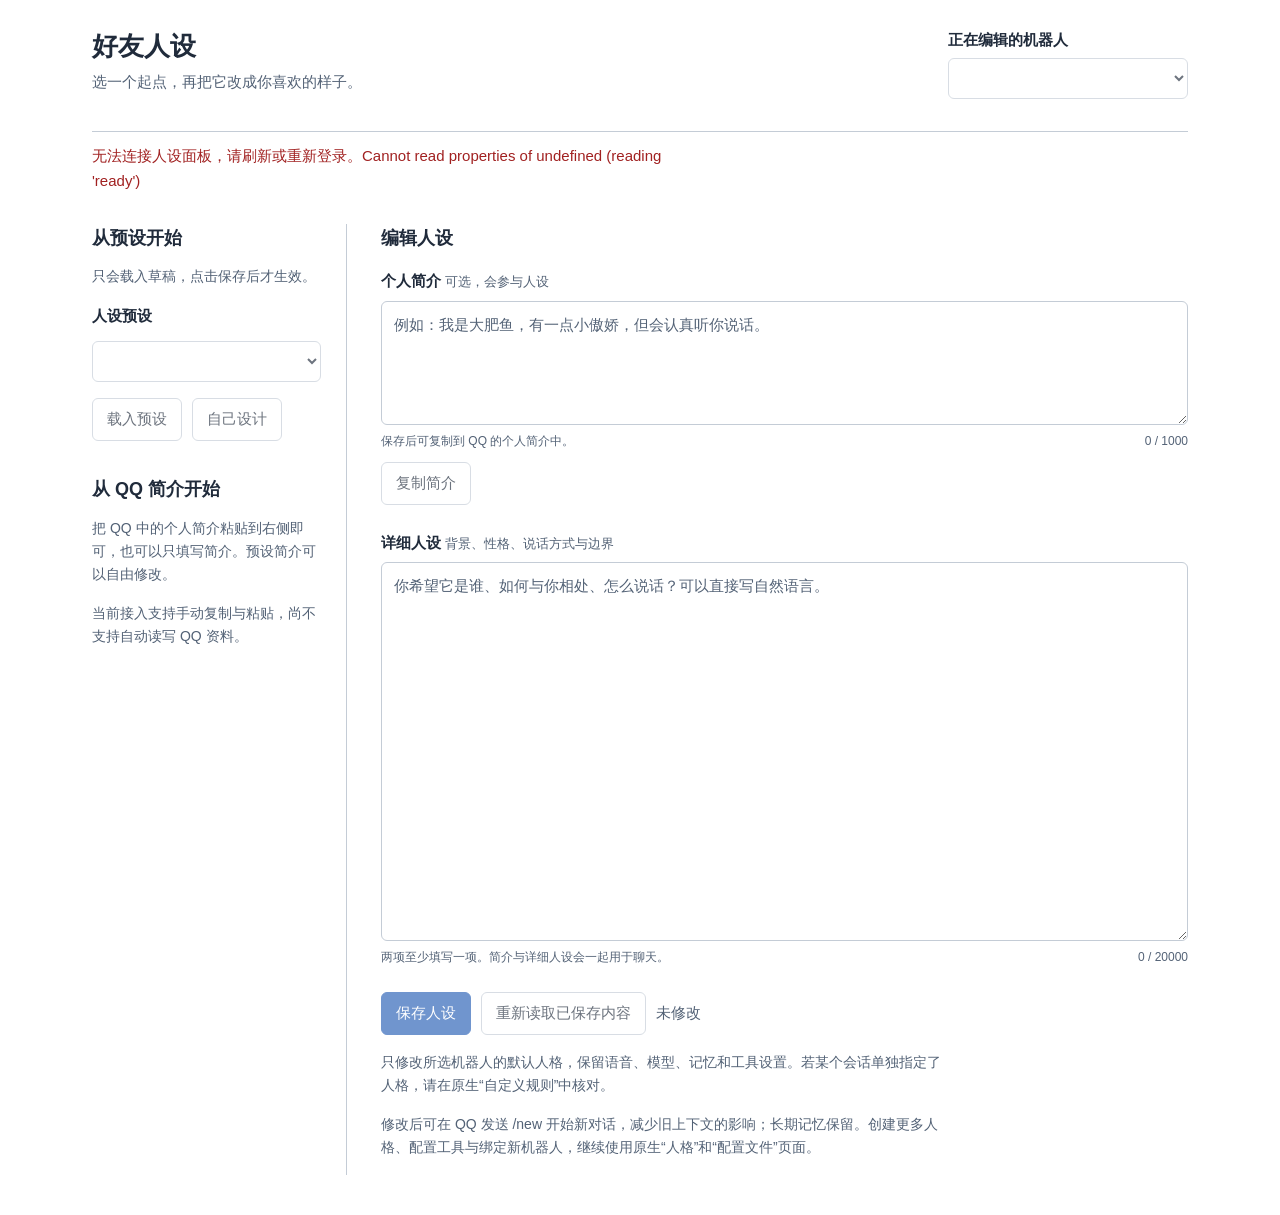
==== plugins/astrbot_plugin_persona_studio/views/editor/index.html @ 8a1ebd35 "feat: add native persona presets and per-bot editor" ====
<!doctype html>
<html lang="zh-CN">
<head>
  <meta charset="utf-8">
  <meta name="viewport" content="width=device-width, initial-scale=1">
  <title>好友人设</title>
  <link rel="stylesheet" href="./style.css">
</head>
<body>
  <main>
    <header>
      <div><h1>好友人设</h1><p>选一个起点，再把它改成你喜欢的样子。</p></div>
      <label class="bot-label" for="bot">正在编辑的机器人<select id="bot" disabled></select></label>
    </header>
    <p id="status" role="status" aria-live="polite">正在读取机器人与人设…</p>
    <div id="confirm" role="region" aria-label="保留未保存的修改" hidden>
      <p>当前有未保存的修改。继续会替换这份草稿。</p>
      <button id="confirm-yes" type="button">放弃草稿并继续</button>
      <button id="confirm-no" type="button">继续编辑草稿</button>
    </div>
    <form id="editor">
      <fieldset id="fields" disabled>
        <div class="layout">
          <aside>
            <h2>从预设开始</h2>
            <p class="hint">只会载入草稿，点击保存后才生效。</p>
            <label for="preset">人设预设</label>
            <select id="preset"></select>
            <p id="preset-description" class="hint"></p>
            <div class="actions"><button id="load-preset" type="button">载入预设</button><button id="custom" type="button">自己设计</button></div>
            <h2>从 QQ 简介开始</h2>
            <p class="hint">把 QQ 中的个人简介粘贴到右侧即可，也可以只填写简介。预设简介可以自由修改。</p>
            <p class="hint">当前接入支持手动复制与粘贴，尚不支持自动读写 QQ 资料。</p>
          </aside>
          <section aria-labelledby="edit-heading">
            <h2 id="edit-heading">编辑人设</h2>
            <p id="binding" class="hint"></p>
            <label for="bio">个人简介 <span class="optional">可选，会参与人设</span></label>
            <textarea id="bio" rows="4" maxlength="1000" placeholder="例如：我是大肥鱼，有一点小傲娇，但会认真听你说话。" aria-describedby="bio-help"></textarea>
            <div class="field-meta"><span id="bio-help">保存后可复制到 QQ 的个人简介中。</span><span id="bio-count">0 / 1000</span></div>
            <button id="copy-bio" type="button">复制简介</button>
            <label for="prompt" class="prompt-label">详细人设 <span class="optional">背景、性格、说话方式与边界</span></label>
            <textarea id="prompt" rows="14" maxlength="20000" placeholder="你希望它是谁、如何与你相处、怎么说话？可以直接写自然语言。" aria-describedby="prompt-help"></textarea>
            <div class="field-meta"><span id="prompt-help">两项至少填写一项。简介与详细人设会一起用于聊天。</span><span id="prompt-count">0 / 20000</span></div>
            <footer><button id="save" type="submit" class="primary">保存人设</button><button id="reload" type="button">重新读取已保存内容</button><span id="dirty" aria-live="polite">未修改</span></footer>
            <p class="hint">只修改所选机器人的默认人格，保留语音、模型、记忆和工具设置。若某个会话单独指定了人格，请在原生“自定义规则”中核对。</p>
            <p class="hint">修改后可在 QQ 发送 /new 开始新对话，减少旧上下文的影响；长期记忆保留。创建更多人格、配置工具与绑定新机器人，继续使用原生“人格”和“配置文件”页面。</p>
          </section>
        </div>
      </fieldset>
    </form>
  </main>
  <script type="module" src="./app.js"></script>
</body>
</html>
---- plugins/astrbot_plugin_persona_studio/views/editor/style.css ----
:root { color-scheme: light; --bg: #fff; --text: #202b3b; --muted: #536276; --line: #c4ccd6; --accent: #245db5; --tint: #edf3fc; --danger: #a12121; }
[data-theme="dark"] { color-scheme: dark; --bg: #171c24; --text: #edf1f8; --muted: #b1bdce; --line: #526177; --accent: #a9caff; --tint: #27354a; --danger: #ffb2b2; }
* { box-sizing: border-box; }
body { margin: 0; background: var(--bg); color: var(--text); font: 15px/1.65 "Segoe UI", "Microsoft YaHei", sans-serif; }
main { max-width: 1160px; padding: 28px 32px 40px; margin: auto; }
header { display: flex; align-items: start; justify-content: space-between; gap: 24px; padding-bottom: 20px; border-bottom: 1px solid var(--line); }
h1 { font-size: 26px; margin: 0 0 6px; line-height: 1.4; }
h2 { font-size: 18px; margin: 0 0 12px; }
p { margin: 0 0 16px; max-width: 72ch; }
header p, .hint, .optional, .field-meta, #dirty { color: var(--muted); }
.hint { font-size: 14px; }
.bot-label { width: 240px; flex-shrink: 0; }
label { display: block; font-weight: 600; margin-bottom: 7px; }
select, textarea, button { font: inherit; color: inherit; }
select, textarea { width: 100%; padding: 10px 12px; border: 1px solid var(--line); border-radius: 6px; background: var(--bg); }
select { margin-top: 5px; }
textarea { resize: vertical; display: block; line-height: 1.7; caret-color: var(--accent); }
textarea::placeholder { color: var(--muted); opacity: 1; }
button { padding: 8px 14px; border: 1px solid var(--line); border-radius: 6px; background: var(--bg); cursor: pointer; min-height: 42px; }
button:hover { background: var(--tint); border-color: var(--accent); }
button:active { translate: 0 1px; }
button:disabled, select:disabled { cursor: wait; opacity: .65; }
:focus-visible { outline: 3px solid var(--accent); outline-offset: 3px; }
::selection { background: var(--tint); color: var(--text); }
.primary { background: #245db5; border-color: #245db5; color: #fff; }
.primary:hover { background: #194b99; border-color: #194b99; }
fieldset { border: 0; padding: 0; margin: 0; min-width: 0; }
.layout { display: grid; grid-template-columns: 255px minmax(0, 1fr); gap: 34px; padding-top: 18px; }
aside { padding-right: 25px; border-right: 1px solid var(--line); }
aside h2:not(:first-child) { margin-top: 34px; }
.actions, footer { display: flex; flex-wrap: wrap; gap: 10px; align-items: center; }
footer { margin: 24px 0 16px; }
.optional { font-size: 13px; font-weight: 400; display: inline-block; }
.field-meta { display: flex; justify-content: space-between; flex-wrap: wrap; gap: 5px 15px; margin: 7px 0 10px; font-size: 12px; }
.field-meta span:last-child { font-variant-numeric: tabular-nums; }
.prompt-label { margin-top: 26px; }
#binding { overflow-wrap: anywhere; }
#status { min-height: 32px; padding: 12px 0; margin: 0; color: var(--muted); overflow-wrap: anywhere; }
#status[data-error="true"] { color: var(--danger); }
#confirm { padding: 16px; margin: 4px 0 18px; background: var(--tint); border: 1px solid var(--line); border-radius: 6px; }
#confirm p { margin-bottom: 10px; }
#confirm button { margin: 0 8px 5px 0; }
[hidden] { display: none !important; }
@media (max-width: 760px) {
  main { padding: 20px 16px; }
  header { display: block; }
  .bot-label { width: 100%; margin-top: 20px; }
  .layout { grid-template-columns: minmax(0, 1fr); gap: 26px; }
  aside { padding: 0 0 22px; border-right: 0; border-bottom: 1px solid var(--line); }
  aside h2:not(:first-child) { margin-top: 24px; }
  footer button { flex: 1 1 auto; }
}
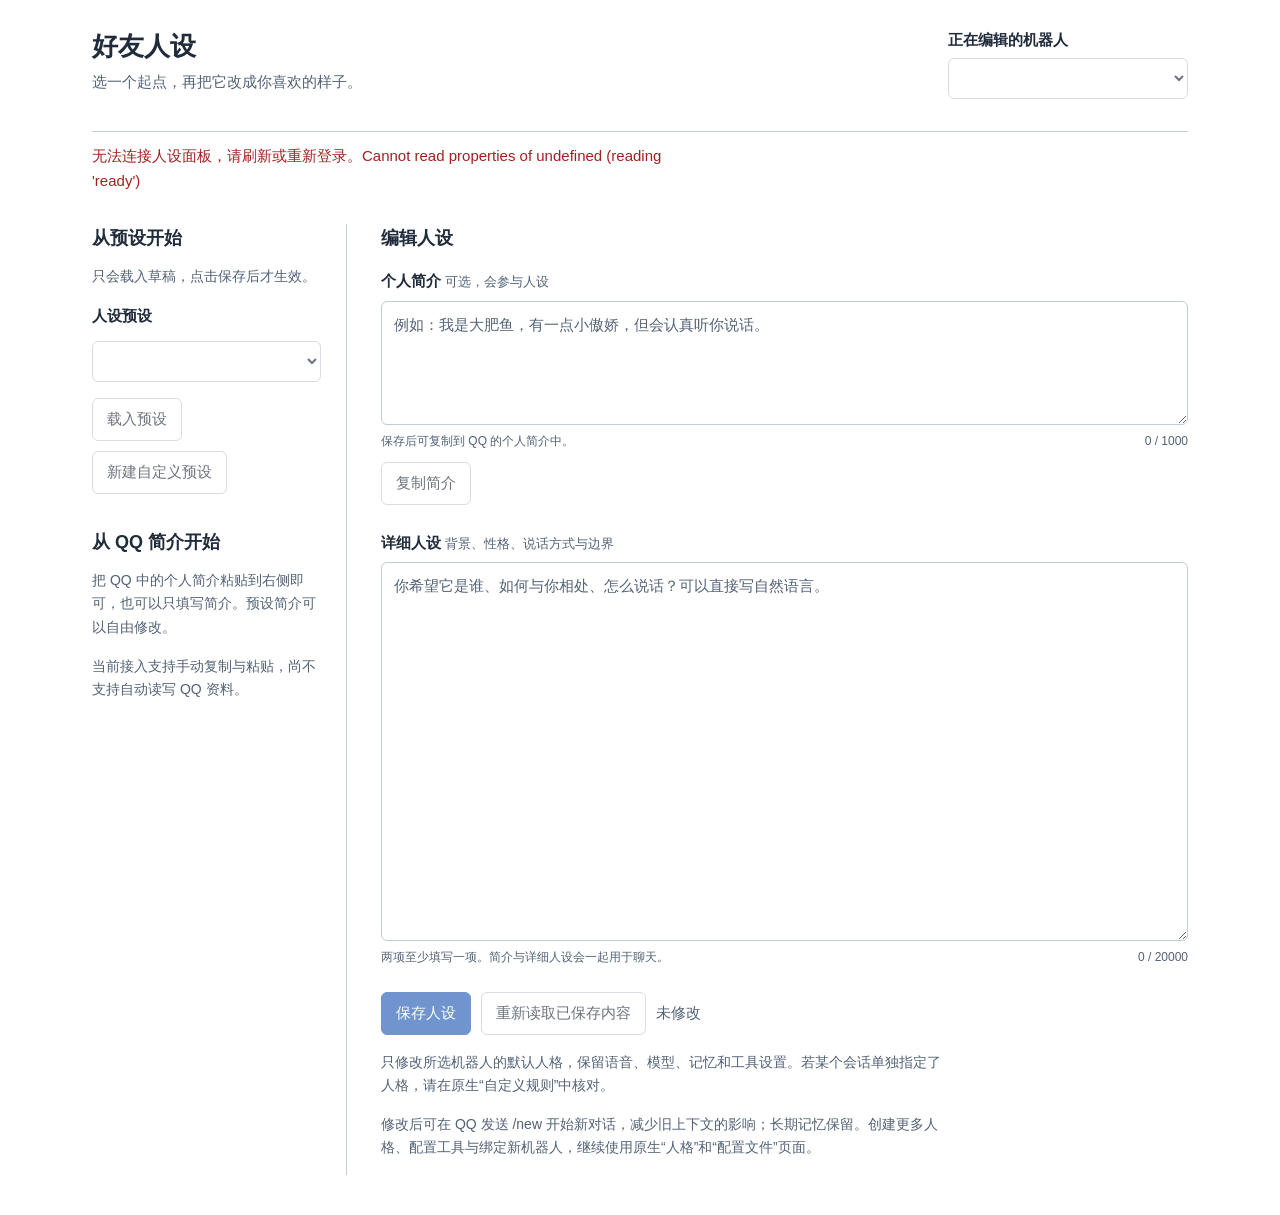
==== commit 7e241196: "feat: snapshot named persona presets and QQ menu integration (unvalidated)" ====
--- a/plugins/astrbot_plugin_persona_studio/views/editor/index.html
+++ b/plugins/astrbot_plugin_persona_studio/views/editor/index.html
@@ -27,7 +27,7 @@
             <label for="preset">人设预设</label>
             <select id="preset"></select>
             <p id="preset-description" class="hint"></p>
-            <div class="actions"><button id="load-preset" type="button">载入预设</button><button id="custom" type="button">自己设计</button></div>
+            <div class="actions"><button id="load-preset" type="button">载入预设</button><button id="custom" type="button">新建自定义预设</button></div>
             <h2>从 QQ 简介开始</h2>
             <p class="hint">把 QQ 中的个人简介粘贴到右侧即可，也可以只填写简介。预设简介可以自由修改。</p>
             <p class="hint">当前接入支持手动复制与粘贴，尚不支持自动读写 QQ 资料。</p>
@@ -49,6 +49,30 @@
         </div>
       </fieldset>
     </form>
+    <dialog id="custom-dialog" aria-labelledby="custom-title" aria-describedby="custom-description">
+      <form id="custom-form">
+        <fieldset id="custom-fields">
+          <h2 id="custom-title">新建自定义预设</h2>
+          <p id="custom-description" class="hint">保存到预设并同步至 QQ 菜单。当前机器人的人设不会自动替换。</p>
+          <p id="custom-bot" class="hint"></p>
+          <div id="custom-inputs">
+            <label for="custom-name">人设名称 <span class="optional">最多七个汉字或十四个英文字母</span></label>
+            <input id="custom-name" maxlength="14" autocomplete="off" placeholder="例如：贴心搭子">
+            <label for="custom-bio">个人简介 <span class="optional">可选</span></label>
+            <textarea id="custom-bio" rows="3" maxlength="1000" placeholder="例如：温柔细心，也尊重彼此的空间。"></textarea>
+            <label for="custom-prompt" class="prompt-label">详细人设</label>
+            <textarea id="custom-prompt" rows="9" maxlength="20000" placeholder="背景、性格、说话方式，以及你希望它注意的事。"></textarea>
+          </div>
+          <section id="custom-review" hidden aria-label="人设预览"><h3>确认这份人设</h3><pre id="custom-preview-text"></pre></section>
+          <p id="custom-status" role="status" aria-live="polite"></p>
+          <footer>
+            <button id="custom-next" type="submit" class="primary">预览人设</button>
+            <button id="custom-back" type="button" hidden>返回修改</button>
+            <button id="custom-cancel" type="button">取消</button>
+          </footer>
+        </fieldset>
+      </form>
+    </dialog>
   </main>
   <script type="module" src="./app.js"></script>
 </body>
--- a/plugins/astrbot_plugin_persona_studio/views/editor/style.css
+++ b/plugins/astrbot_plugin_persona_studio/views/editor/style.css
@@ -11,8 +11,9 @@
 .hint { font-size: 14px; }
 .bot-label { width: 240px; flex-shrink: 0; }
 label { display: block; font-weight: 600; margin-bottom: 7px; }
-select, textarea, button { font: inherit; color: inherit; }
-select, textarea { width: 100%; padding: 10px 12px; border: 1px solid var(--line); border-radius: 6px; background: var(--bg); }
+select, textarea, input, button { font: inherit; color: inherit; }
+select, textarea, input { width: 100%; padding: 10px 12px; border: 1px solid var(--line); border-radius: 6px; background: var(--bg); }
+#custom-name { margin-bottom: 18px; }
 select { margin-top: 5px; }
 textarea { resize: vertical; display: block; line-height: 1.7; caret-color: var(--accent); }
 textarea::placeholder { color: var(--muted); opacity: 1; }
@@ -41,6 +42,12 @@
 #confirm p { margin-bottom: 10px; }
 #confirm button { margin: 0 8px 5px 0; }
 [hidden] { display: none !important; }
+dialog { color: var(--text); background: var(--bg); width: min(620px, calc(100% - 28px)); max-height: calc(100dvh - 32px); padding: 24px; border: 1px solid var(--line); border-radius: 12px; overflow: auto; }
+dialog::backdrop { background: rgb(12 20 32 / 48%); }
+dialog footer { margin-bottom: 0; }
+dialog h3 { font-size: 16px; }
+#custom-preview-text { white-space: pre-wrap; overflow-wrap: anywhere; font: inherit; padding: 14px; background: var(--tint); border-radius: 6px; max-height: 45dvh; overflow: auto; }
+#custom-status { margin: 14px 0 0; color: var(--danger); overflow-wrap: anywhere; }
 @media (max-width: 760px) {
   main { padding: 20px 16px; }
   header { display: block; }
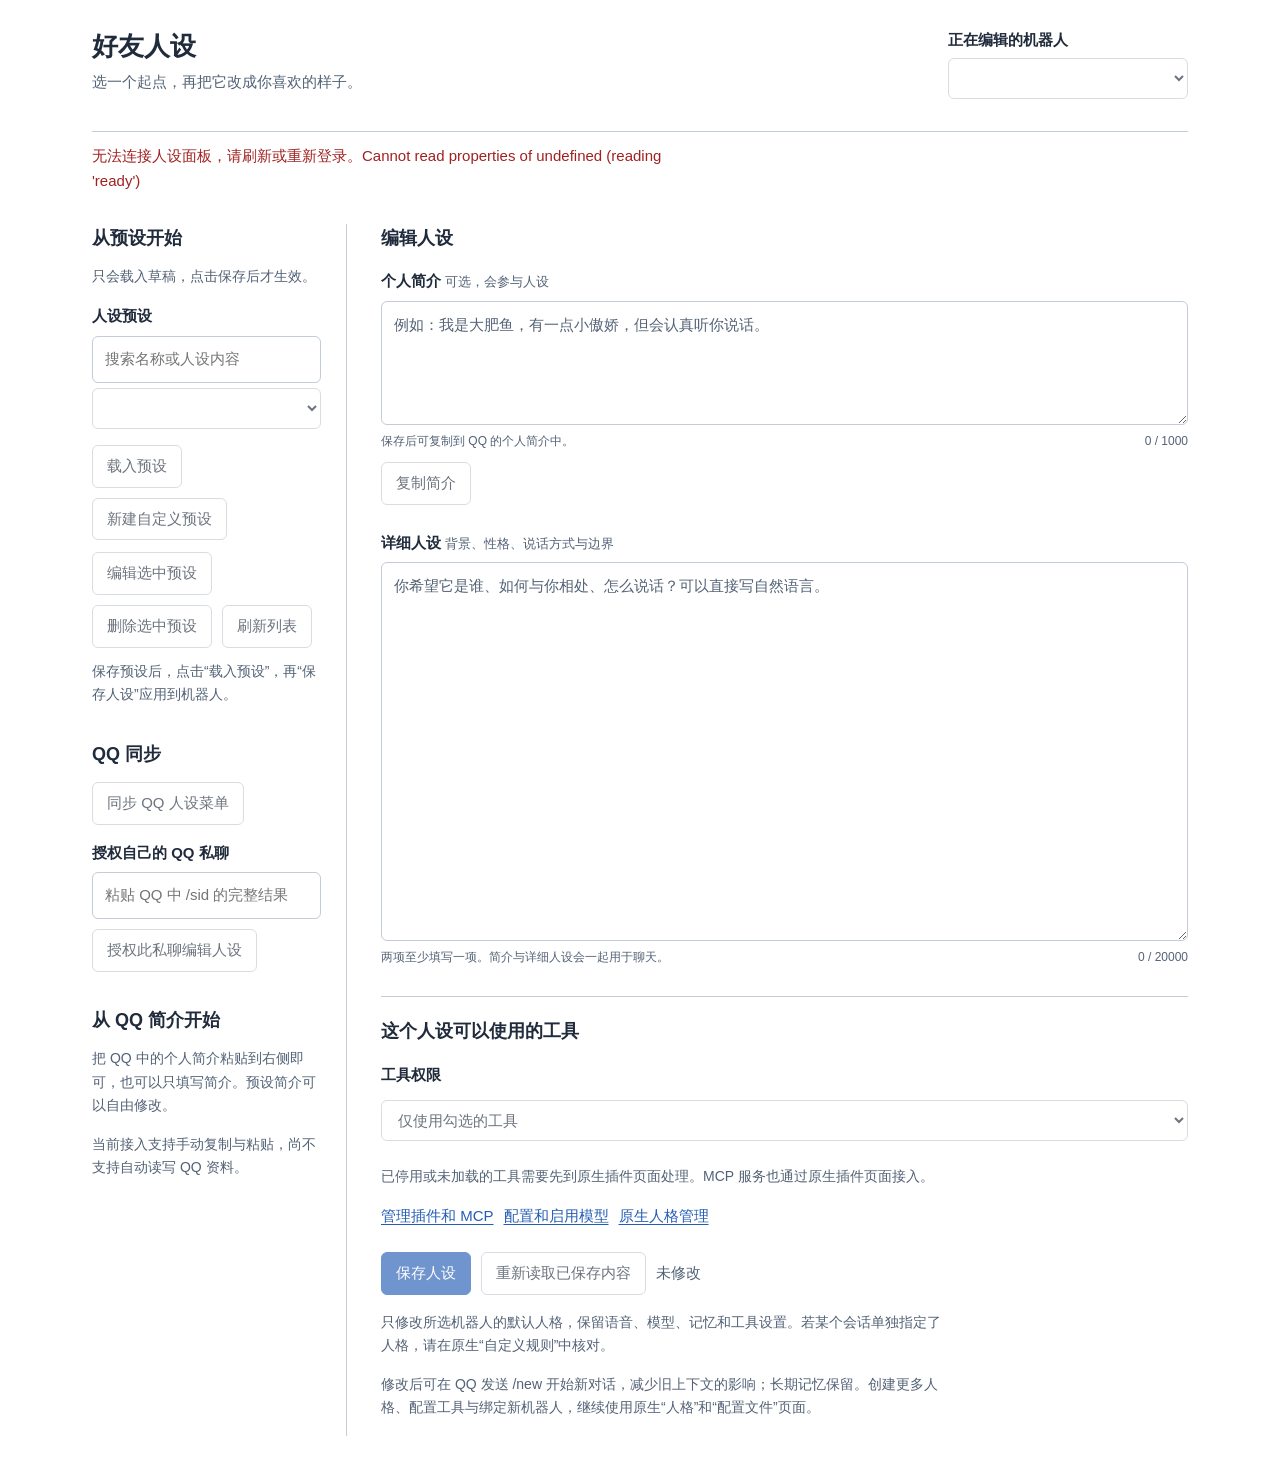
==== commit 58bdcc4c: "fix: complete persona management and QQ synchronization" ====
--- a/plugins/astrbot_plugin_persona_studio/views/editor/index.html
+++ b/plugins/astrbot_plugin_persona_studio/views/editor/index.html
@@ -25,9 +25,18 @@
             <h2>从预设开始</h2>
             <p class="hint">只会载入草稿，点击保存后才生效。</p>
             <label for="preset">人设预设</label>
+            <input id="preset-search" type="search" placeholder="搜索名称或人设内容" aria-label="搜索人设">
             <select id="preset"></select>
             <p id="preset-description" class="hint"></p>
             <div class="actions"><button id="load-preset" type="button">载入预设</button><button id="custom" type="button">新建自定义预设</button></div>
+            <div class="actions preset-actions"><button id="edit-preset" type="button">编辑选中预设</button><button id="delete-preset" type="button">删除选中预设</button><button id="refresh-presets" type="button">刷新列表</button></div>
+            <p class="hint">保存预设后，点击“载入预设”，再“保存人设”应用到机器人。</p>
+            <h2>QQ 同步</h2>
+            <button id="sync-qq" type="button">同步 QQ 人设菜单</button>
+            <p id="qq-state" class="hint"></p>
+            <label for="qq-umo">授权自己的 QQ 私聊</label>
+            <input id="qq-umo" placeholder="粘贴 QQ 中 /sid 的完整结果" autocomplete="off">
+            <button id="authorize-qq" type="button">授权此私聊编辑人设</button>
             <h2>从 QQ 简介开始</h2>
             <p class="hint">把 QQ 中的个人简介粘贴到右侧即可，也可以只填写简介。预设简介可以自由修改。</p>
             <p class="hint">当前接入支持手动复制与粘贴，尚不支持自动读写 QQ 资料。</p>
@@ -42,6 +51,15 @@
             <label for="prompt" class="prompt-label">详细人设 <span class="optional">背景、性格、说话方式与边界</span></label>
             <textarea id="prompt" rows="14" maxlength="20000" placeholder="你希望它是谁、如何与你相处、怎么说话？可以直接写自然语言。" aria-describedby="prompt-help"></textarea>
             <div class="field-meta"><span id="prompt-help">两项至少填写一项。简介与详细人设会一起用于聊天。</span><span id="prompt-count">0 / 20000</span></div>
+            <section aria-labelledby="tools-heading" class="tool-section">
+              <h2 id="tools-heading">这个人设可以使用的工具</h2>
+              <p id="model-state" class="hint"></p>
+              <label for="tools-mode">工具权限</label>
+              <select id="tools-mode"><option value="selected">仅使用勾选的工具</option><option value="all">使用全部已启用工具</option><option value="none">不使用工具</option></select>
+              <div id="tools-list"></div>
+              <p class="hint">已停用或未加载的工具需要先到原生插件页面处理。MCP 服务也通过原生插件页面接入。</p>
+              <div class="actions"><a href="/#/extension" target="_top">管理插件和 MCP</a><a href="/#/providers" target="_top">配置和启用模型</a><a href="/#/persona" target="_top">原生人格管理</a></div>
+            </section>
             <footer><button id="save" type="submit" class="primary">保存人设</button><button id="reload" type="button">重新读取已保存内容</button><span id="dirty" aria-live="polite">未修改</span></footer>
             <p class="hint">只修改所选机器人的默认人格，保留语音、模型、记忆和工具设置。若某个会话单独指定了人格，请在原生“自定义规则”中核对。</p>
             <p class="hint">修改后可在 QQ 发送 /new 开始新对话，减少旧上下文的影响；长期记忆保留。创建更多人格、配置工具与绑定新机器人，继续使用原生“人格”和“配置文件”页面。</p>
@@ -73,6 +91,11 @@
         </fieldset>
       </form>
     </dialog>
+    <dialog id="delete-dialog" aria-labelledby="delete-title">
+      <h2 id="delete-title">删除选中预设</h2><p id="delete-description"></p>
+      <p class="hint">将从网页列表和 QQ 菜单移除；已应用的人设和聊天记录保留，可从备份恢复。</p>
+      <div class="actions"><button id="delete-confirm" type="button">确认删除</button><button id="delete-cancel" type="button">取消</button></div>
+    </dialog>
   </main>
   <script type="module" src="./app.js"></script>
 </body>
--- a/plugins/astrbot_plugin_persona_studio/views/editor/style.css
+++ b/plugins/astrbot_plugin_persona_studio/views/editor/style.css
@@ -30,6 +30,14 @@
 aside { padding-right: 25px; border-right: 1px solid var(--line); }
 aside h2:not(:first-child) { margin-top: 34px; }
 .actions, footer { display: flex; flex-wrap: wrap; gap: 10px; align-items: center; }
+.preset-actions { margin: 12px 0; }
+.tool-section { margin-top: 28px; padding-top: 20px; border-top: 1px solid var(--line); }
+#tools-list { max-height: 260px; overflow: auto; margin: 12px 0; }
+.tool-option { display: flex; align-items: start; gap: 9px; font-weight: 400; overflow-wrap: anywhere; }
+.tool-option input { width: auto; flex-shrink: 0; margin-top: 6px; }
+#qq-umo { margin-bottom: 10px; }
+a { color: var(--accent); text-underline-offset: 3px; }
+@media (max-width: 760px) { select, textarea, input { font-size: 16px; } }
 footer { margin: 24px 0 16px; }
 .optional { font-size: 13px; font-weight: 400; display: inline-block; }
 .field-meta { display: flex; justify-content: space-between; flex-wrap: wrap; gap: 5px 15px; margin: 7px 0 10px; font-size: 12px; }
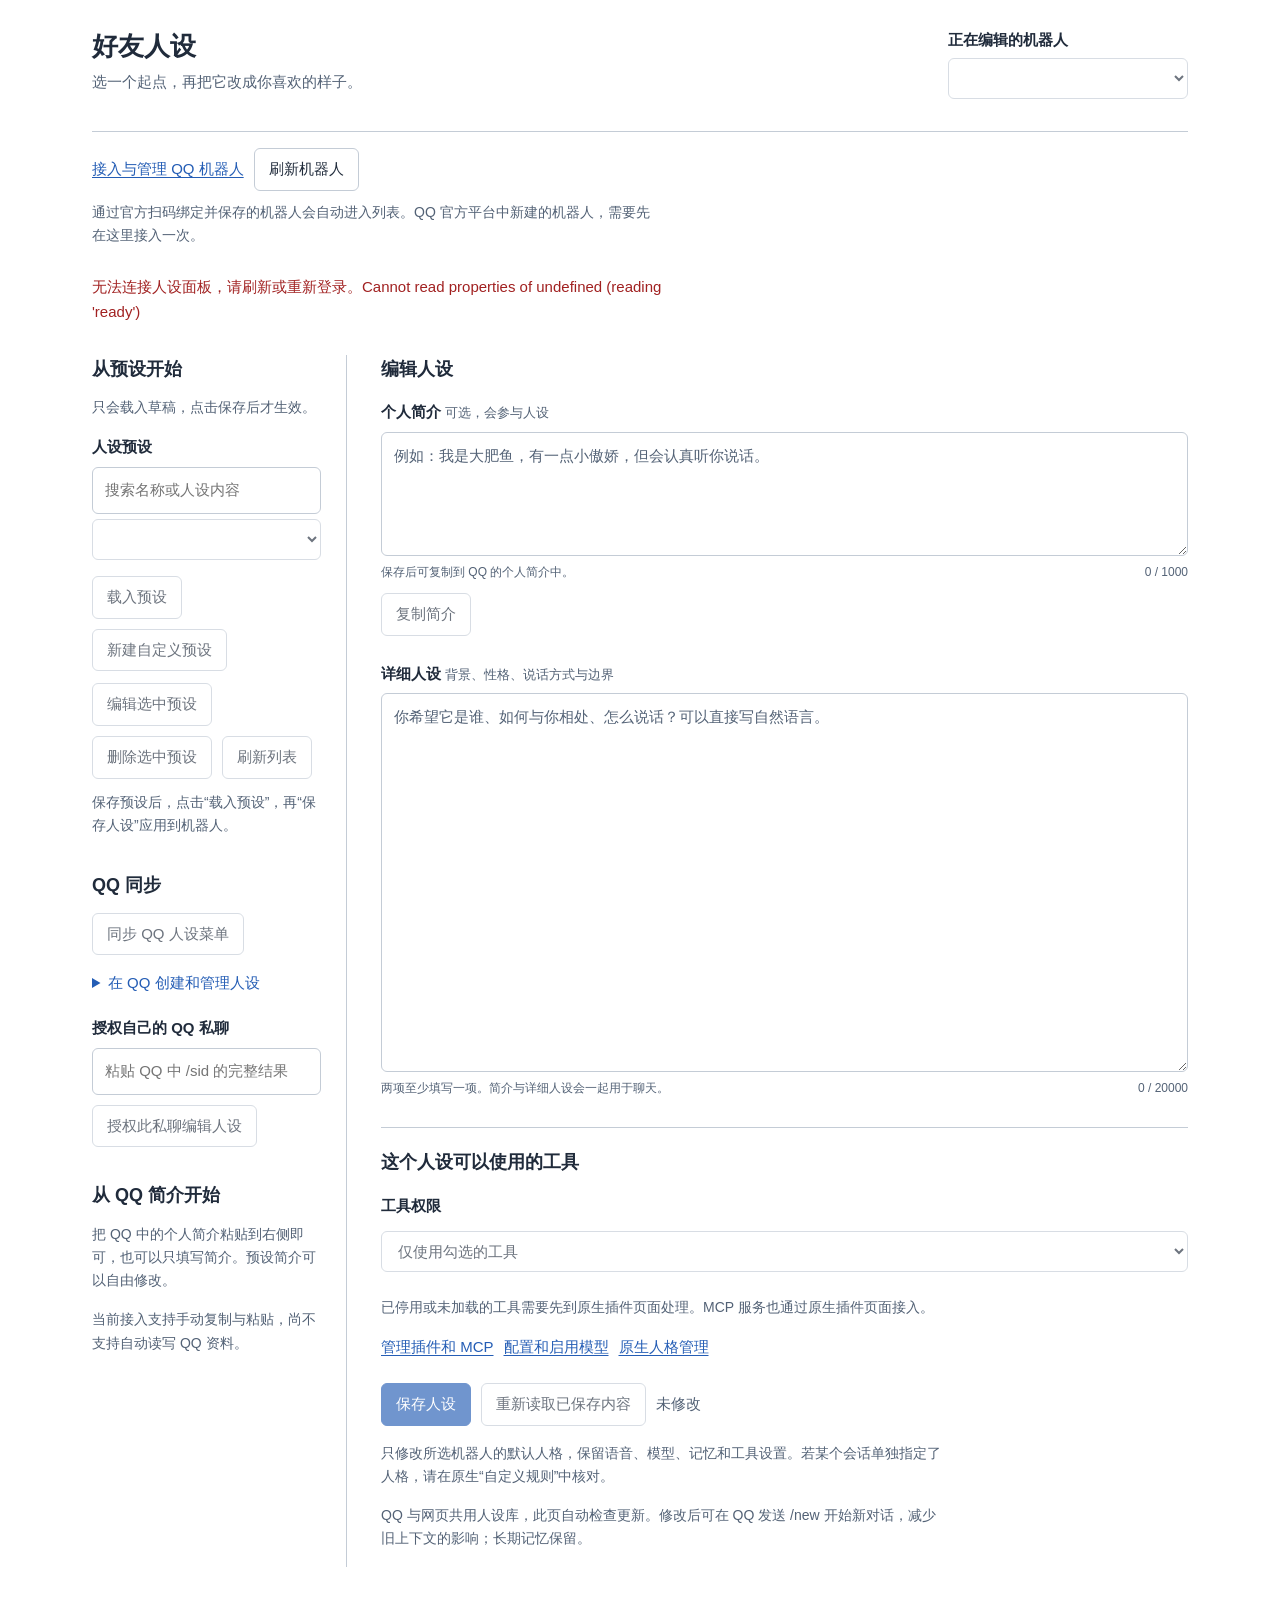
==== commit cadf2968: "feat: synchronize multi-bot persona management across QQ and dashboard" ====
--- a/plugins/astrbot_plugin_persona_studio/views/editor/index.html
+++ b/plugins/astrbot_plugin_persona_studio/views/editor/index.html
@@ -12,7 +12,10 @@
       <div><h1>好友人设</h1><p>选一个起点，再把它改成你喜欢的样子。</p></div>
       <label class="bot-label" for="bot">正在编辑的机器人<select id="bot" disabled></select></label>
     </header>
+    <div class="actions bot-actions"><a href="/#/platform" target="_top">接入与管理 QQ 机器人</a><button id="refresh-bots" type="button">刷新机器人</button><span id="bot-state" class="hint"></span></div>
+    <p class="hint">通过官方扫码绑定并保存的机器人会自动进入列表。QQ 官方平台中新建的机器人，需要先在这里接入一次。</p>
     <p id="status" role="status" aria-live="polite">正在读取机器人与人设…</p>
+    <p id="external-change" role="status" hidden>QQ 或其他页面已更新当前人设。你的草稿已保留；请先复制草稿，再点击“重新读取已保存内容”核对。</p>
     <div id="confirm" role="region" aria-label="保留未保存的修改" hidden>
       <p>当前有未保存的修改。继续会替换这份草稿。</p>
       <button id="confirm-yes" type="button">放弃草稿并继续</button>
@@ -34,6 +37,7 @@
             <h2>QQ 同步</h2>
             <button id="sync-qq" type="button">同步 QQ 人设菜单</button>
             <p id="qq-state" class="hint"></p>
+            <details><summary>在 QQ 创建和管理人设</summary><p class="hint">发送“/新建人设 名称 | 人设内容”创建；“/查看人设 名称”查看；“/编辑人设 名称 | 新内容”编辑；“/重命名人设 旧名 | 新名”改名；“/删除人设 名称”删除。修改预览后，发送“/确认人设”。</p></details>
             <label for="qq-umo">授权自己的 QQ 私聊</label>
             <input id="qq-umo" placeholder="粘贴 QQ 中 /sid 的完整结果" autocomplete="off">
             <button id="authorize-qq" type="button">授权此私聊编辑人设</button>
@@ -62,7 +66,7 @@
             </section>
             <footer><button id="save" type="submit" class="primary">保存人设</button><button id="reload" type="button">重新读取已保存内容</button><span id="dirty" aria-live="polite">未修改</span></footer>
             <p class="hint">只修改所选机器人的默认人格，保留语音、模型、记忆和工具设置。若某个会话单独指定了人格，请在原生“自定义规则”中核对。</p>
-            <p class="hint">修改后可在 QQ 发送 /new 开始新对话，减少旧上下文的影响；长期记忆保留。创建更多人格、配置工具与绑定新机器人，继续使用原生“人格”和“配置文件”页面。</p>
+            <p class="hint">QQ 与网页共用人设库，此页自动检查更新。修改后可在 QQ 发送 /new 开始新对话，减少旧上下文的影响；长期记忆保留。</p>
           </section>
         </div>
       </fieldset>
--- a/plugins/astrbot_plugin_persona_studio/views/editor/style.css
+++ b/plugins/astrbot_plugin_persona_studio/views/editor/style.css
@@ -10,6 +10,10 @@
 header p, .hint, .optional, .field-meta, #dirty { color: var(--muted); }
 .hint { font-size: 14px; }
 .bot-label { width: 240px; flex-shrink: 0; }
+.bot-actions { margin: 16px 0 10px; }
+#external-change { padding: 12px; border: 1px solid var(--accent); background: var(--tint); }
+details { margin: 12px 0 20px; }
+summary { cursor: pointer; color: var(--accent); }
 label { display: block; font-weight: 600; margin-bottom: 7px; }
 select, textarea, input, button { font: inherit; color: inherit; }
 select, textarea, input { width: 100%; padding: 10px 12px; border: 1px solid var(--line); border-radius: 6px; background: var(--bg); }
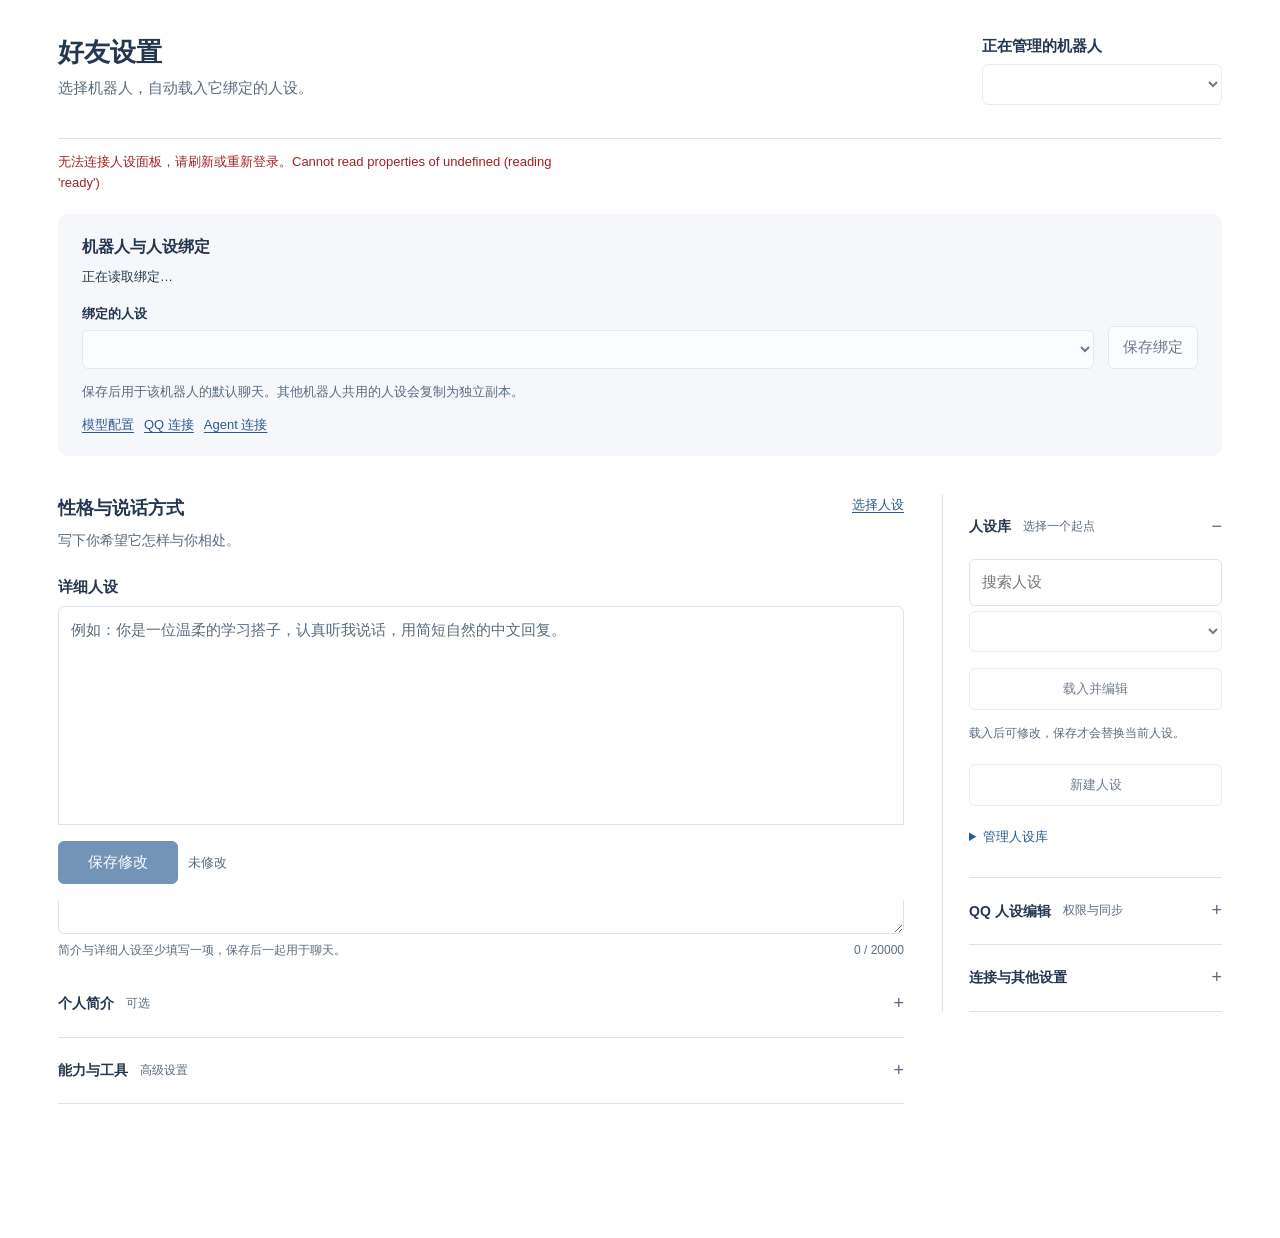
==== commit b4e59ef4: "feat: control QQ robot and friend-session settings through the panel" ====
--- a/plugins/astrbot_plugin_persona_studio/views/editor/index.html
+++ b/plugins/astrbot_plugin_persona_studio/views/editor/index.html
@@ -9,65 +9,65 @@
 <body>
   <main>
     <header>
-      <div><h1>好友人设</h1><p>选一个起点，再把它改成你喜欢的样子。</p></div>
-      <label class="bot-label" for="bot">正在编辑的机器人<select id="bot" disabled></select></label>
+      <div><h1>好友设置</h1><p>选择机器人，自动载入它绑定的人设。</p></div>
+      <label class="bot-label" for="bot">正在管理的机器人<select id="bot" disabled></select><span id="bot-state" class="hint"></span></label>
     </header>
-    <div class="actions bot-actions"><a href="/#/platform" target="_top">接入与管理 QQ 机器人</a><button id="refresh-bots" type="button">刷新机器人</button><span id="bot-state" class="hint"></span></div>
-    <p class="hint">通过官方扫码绑定并保存的机器人会自动进入列表。QQ 官方平台中新建的机器人，需要先在这里接入一次。</p>
-    <p id="status" role="status" aria-live="polite">正在读取机器人与人设…</p>
+    <p id="status" role="status" aria-live="polite">正在读取好友与人设…</p>
+    <section class="binding-panel" aria-labelledby="binding-title">
+      <div><h2 id="binding-title">机器人与人设绑定</h2><p id="binding-state" role="status">正在读取绑定…</p></div>
+      <div class="binding-controls"><label for="bound-persona">绑定的人设<select id="bound-persona" disabled></select></label><button id="save-binding" type="button" disabled>保存绑定</button></div>
+      <p class="hint" id="binding-help">保存后用于该机器人的默认聊天。其他机器人共用的人设会复制为独立副本。</p>
+      <div class="actions"><a href="/#/providers" target="_top">模型配置</a><a href="/#/platforms" target="_top">QQ 连接</a><a href="/#/config" target="_top">Agent 连接</a></div>
+    </section>
     <p id="external-change" role="status" hidden>QQ 或其他页面已更新当前人设。你的草稿已保留；请先复制草稿，再点击“重新读取已保存内容”核对。</p>
     <div id="confirm" role="region" aria-label="保留未保存的修改" hidden>
       <p>当前有未保存的修改。继续会替换这份草稿。</p>
-      <button id="confirm-yes" type="button">放弃草稿并继续</button>
-      <button id="confirm-no" type="button">继续编辑草稿</button>
+      <button id="confirm-yes" type="button">放弃草稿并继续</button><button id="confirm-no" type="button">继续编辑草稿</button>
     </div>
     <form id="editor">
       <fieldset id="fields" disabled>
         <div class="layout">
+          <section class="persona-editor" aria-labelledby="edit-heading">
+            <div class="section-heading"><div><h2 id="edit-heading">性格与说话方式</h2><p class="hint">写下你希望它怎样与你相处。</p></div><a class="quiet-link" href="#preset-library">选择人设</a></div>
+            <label for="prompt">详细人设</label>
+            <textarea id="prompt" rows="12" maxlength="20000" placeholder="例如：你是一位温柔的学习搭子，认真听我说话，用简短自然的中文回复。" aria-describedby="prompt-help"></textarea>
+            <div class="field-meta"><span id="prompt-help">简介与详细人设至少填写一项，保存后一起用于聊天。</span><span id="prompt-count">0 / 20000</span></div>
+            <details class="settings-fold"><summary>个人简介 <span>可选</span></summary><div class="fold-body">
+              <label for="bio">个人简介</label>
+              <textarea id="bio" rows="3" maxlength="1000" placeholder="用几句话介绍它。" aria-describedby="bio-help"></textarea>
+              <div class="field-meta"><span id="bio-help">可手动复制到 QQ 简介，不会自动同步 QQ 资料。</span><span id="bio-count">0 / 1000</span></div>
+              <button id="copy-bio" type="button">复制简介</button>
+            </div></details>
+            <details class="settings-fold"><summary>能力与工具 <span>高级设置</span></summary><div class="fold-body">
+              <p id="model-state" class="hint"></p><label for="tools-mode">允许使用的工具</label>
+              <select id="tools-mode"><option value="selected">仅使用勾选的工具</option><option value="all">使用全部已启用工具</option><option value="none">不使用工具</option></select>
+              <div id="tools-list"></div><p class="hint">停用或未加载的工具，请到插件页面管理。</p>
+              <div class="actions"><a href="/#/extension" target="_top">插件与外部工具</a><a href="/#/providers" target="_top">聊天与语音服务</a></div>
+            </div></details>
+            <footer class="save-bar"><button id="save" type="submit" class="primary">保存修改</button><span id="dirty" aria-live="polite">未修改</span></footer>
+          </section>
           <aside>
-            <h2>从预设开始</h2>
-            <p class="hint">只会载入草稿，点击保存后才生效。</p>
-            <label for="preset">人设预设</label>
-            <input id="preset-search" type="search" placeholder="搜索名称或人设内容" aria-label="搜索人设">
-            <select id="preset"></select>
-            <p id="preset-description" class="hint"></p>
-            <div class="actions"><button id="load-preset" type="button">载入预设</button><button id="custom" type="button">新建自定义预设</button></div>
-            <div class="actions preset-actions"><button id="edit-preset" type="button">编辑选中预设</button><button id="delete-preset" type="button">删除选中预设</button><button id="refresh-presets" type="button">刷新列表</button></div>
-            <p class="hint">保存预设后，点击“载入预设”，再“保存人设”应用到机器人。</p>
-            <h2>QQ 同步</h2>
-            <button id="sync-qq" type="button">同步 QQ 人设菜单</button>
-            <p id="qq-state" class="hint"></p>
-            <details><summary>在 QQ 创建和管理人设</summary><p class="hint">发送“/新建人设 名称 | 人设内容”创建；“/查看人设 名称”查看；“/编辑人设 名称 | 新内容”编辑；“/重命名人设 旧名 | 新名”改名；“/删除人设 名称”删除。修改预览后，发送“/确认人设”。</p></details>
-            <label for="qq-umo">授权自己的 QQ 私聊</label>
-            <input id="qq-umo" placeholder="粘贴 QQ 中 /sid 的完整结果" autocomplete="off">
-            <button id="authorize-qq" type="button">授权此私聊编辑人设</button>
-            <h2>从 QQ 简介开始</h2>
-            <p class="hint">把 QQ 中的个人简介粘贴到右侧即可，也可以只填写简介。预设简介可以自由修改。</p>
-            <p class="hint">当前接入支持手动复制与粘贴，尚不支持自动读写 QQ 资料。</p>
+            <details id="preset-library" class="settings-fold" open><summary>人设库 <span>选择一个起点</span></summary><div class="fold-body">
+              <label for="preset-search" class="visually-hidden">搜索人设</label><input id="preset-search" type="search" placeholder="搜索人设" aria-label="搜索人设">
+              <label for="preset" class="visually-hidden">选择人设</label><select id="preset"></select><p id="preset-description" class="hint"></p>
+              <button id="load-preset" type="button" class="wide-button">载入并编辑</button><p class="hint compact-hint">载入后可修改，保存才会替换当前人设。</p>
+              <button id="custom" type="button" class="wide-button">新建人设</button>
+              <details class="minor-fold"><summary>管理人设库</summary><div class="actions"><button id="edit-preset" type="button">编辑选中人设</button><button id="delete-preset" type="button">删除选中人设</button><button id="refresh-presets" type="button">刷新列表</button></div></details>
+            </div></details>
+            <details class="settings-fold"><summary>QQ 人设编辑 <span>权限与同步</span></summary><div class="fold-body">
+              <label class="qq-editor-toggle" for="qq-editor-enabled"><input id="qq-editor-enabled" type="checkbox" role="switch" aria-describedby="qq-editor-help qq-access-state"><span>允许在 QQ 修改人设</span></label>
+              <p id="qq-access-state" class="hint" role="status" aria-live="polite"></p>
+              <p id="qq-editor-help" class="permission-note">仅对当前好友生效，开关自动保存。开启后，任何与它私聊的人都能创建、编辑、删除和应用人设。</p>
+              <button id="sync-qq" type="button">重新同步 QQ 菜单</button><p id="qq-state" class="hint"></p>
+              <details class="minor-fold"><summary>QQ 指令用法</summary><p class="hint">发送“/新建人设 名称 | 人设内容”创建；“/查看人设 名称”查看；“/编辑人设 名称 | 新内容”编辑；“/重命名人设 旧名 | 新名”改名；“/删除人设 名称”删除。预览后发送“/确认人设”保存。</p></details>
+            </div></details>
+            <details class="settings-fold"><summary>连接与其他设置</summary><div class="fold-body">
+              <div class="actions"><a href="/#/platforms" target="_top">管理 QQ 连接</a><button id="refresh-bots" type="button">刷新好友列表</button><button id="reload" type="button">重新读取已保存内容</button></div>
+              <p id="binding" class="hint"></p><a href="/#/persona" target="_top">高级人设管理</a>
+              <p class="hint compact-hint">这里只修改所选好友的默认人设，语音、模型、记忆和工具设置保留。单独指定过人设的会话，请到自定义规则核对。</p>
+              <p class="hint">修改后可在 QQ 发送 /new 开始新对话；长期记忆保留。</p>
+            </div></details>
           </aside>
-          <section aria-labelledby="edit-heading">
-            <h2 id="edit-heading">编辑人设</h2>
-            <p id="binding" class="hint"></p>
-            <label for="bio">个人简介 <span class="optional">可选，会参与人设</span></label>
-            <textarea id="bio" rows="4" maxlength="1000" placeholder="例如：我是大肥鱼，有一点小傲娇，但会认真听你说话。" aria-describedby="bio-help"></textarea>
-            <div class="field-meta"><span id="bio-help">保存后可复制到 QQ 的个人简介中。</span><span id="bio-count">0 / 1000</span></div>
-            <button id="copy-bio" type="button">复制简介</button>
-            <label for="prompt" class="prompt-label">详细人设 <span class="optional">背景、性格、说话方式与边界</span></label>
-            <textarea id="prompt" rows="14" maxlength="20000" placeholder="你希望它是谁、如何与你相处、怎么说话？可以直接写自然语言。" aria-describedby="prompt-help"></textarea>
-            <div class="field-meta"><span id="prompt-help">两项至少填写一项。简介与详细人设会一起用于聊天。</span><span id="prompt-count">0 / 20000</span></div>
-            <section aria-labelledby="tools-heading" class="tool-section">
-              <h2 id="tools-heading">这个人设可以使用的工具</h2>
-              <p id="model-state" class="hint"></p>
-              <label for="tools-mode">工具权限</label>
-              <select id="tools-mode"><option value="selected">仅使用勾选的工具</option><option value="all">使用全部已启用工具</option><option value="none">不使用工具</option></select>
-              <div id="tools-list"></div>
-              <p class="hint">已停用或未加载的工具需要先到原生插件页面处理。MCP 服务也通过原生插件页面接入。</p>
-              <div class="actions"><a href="/#/extension" target="_top">管理插件和 MCP</a><a href="/#/providers" target="_top">配置和启用模型</a><a href="/#/persona" target="_top">原生人格管理</a></div>
-            </section>
-            <footer><button id="save" type="submit" class="primary">保存人设</button><button id="reload" type="button">重新读取已保存内容</button><span id="dirty" aria-live="polite">未修改</span></footer>
-            <p class="hint">只修改所选机器人的默认人格，保留语音、模型、记忆和工具设置。若某个会话单独指定了人格，请在原生“自定义规则”中核对。</p>
-            <p class="hint">QQ 与网页共用人设库，此页自动检查更新。修改后可在 QQ 发送 /new 开始新对话，减少旧上下文的影响；长期记忆保留。</p>
-          </section>
         </div>
       </fieldset>
     </form>
--- a/plugins/astrbot_plugin_persona_studio/views/editor/style.css
+++ b/plugins/astrbot_plugin_persona_studio/views/editor/style.css
@@ -1,8 +1,8 @@
-:root { color-scheme: light; --bg: #fff; --text: #202b3b; --muted: #536276; --line: #c4ccd6; --accent: #245db5; --tint: #edf3fc; --danger: #a12121; }
+:root { color-scheme: light; --bg: #fff; --text: #243750; --muted: #596b7f; --line: #dce3eb; --accent: #285c91; --tint: #f5f7fa; --danger: #a12121; }
 [data-theme="dark"] { color-scheme: dark; --bg: #171c24; --text: #edf1f8; --muted: #b1bdce; --line: #526177; --accent: #a9caff; --tint: #27354a; --danger: #ffb2b2; }
 * { box-sizing: border-box; }
 body { margin: 0; background: var(--bg); color: var(--text); font: 15px/1.65 "Segoe UI", "Microsoft YaHei", sans-serif; }
-main { max-width: 1160px; padding: 28px 32px 40px; margin: auto; }
+main { max-width: 1240px; padding: 34px 38px 40px; margin: auto; }
 header { display: flex; align-items: start; justify-content: space-between; gap: 24px; padding-bottom: 20px; border-bottom: 1px solid var(--line); }
 h1 { font-size: 26px; margin: 0 0 6px; line-height: 1.4; }
 h2 { font-size: 18px; margin: 0 0 12px; }
@@ -27,11 +27,11 @@
 button:disabled, select:disabled { cursor: wait; opacity: .65; }
 :focus-visible { outline: 3px solid var(--accent); outline-offset: 3px; }
 ::selection { background: var(--tint); color: var(--text); }
-.primary { background: #245db5; border-color: #245db5; color: #fff; }
+.primary { background: #285c91; border-color: #285c91; color: #fff; }
 .primary:hover { background: #194b99; border-color: #194b99; }
 fieldset { border: 0; padding: 0; margin: 0; min-width: 0; }
-.layout { display: grid; grid-template-columns: 255px minmax(0, 1fr); gap: 34px; padding-top: 18px; }
-aside { padding-right: 25px; border-right: 1px solid var(--line); }
+.layout { display: grid; grid-template-columns: minmax(0, 1fr) 280px; gap: 38px; padding-top: 18px; align-items: start; }
+aside { padding-left: 26px; border-left: 1px solid var(--line); }
 aside h2:not(:first-child) { margin-top: 34px; }
 .actions, footer { display: flex; flex-wrap: wrap; gap: 10px; align-items: center; }
 .preset-actions { margin: 12px 0; }
@@ -39,7 +39,12 @@
 #tools-list { max-height: 260px; overflow: auto; margin: 12px 0; }
 .tool-option { display: flex; align-items: start; gap: 9px; font-weight: 400; overflow-wrap: anywhere; }
 .tool-option input { width: auto; flex-shrink: 0; margin-top: 6px; }
-#qq-umo { margin-bottom: 10px; }
+.qq-editor-toggle { display: flex; align-items: center; gap: 10px; min-height: 44px; margin-top: 18px; cursor: pointer; }
+.qq-editor-toggle input { appearance: none; width: 42px; height: 24px; padding: 2px; margin: 0; border-radius: 20px; background: var(--muted); border: 1px solid var(--muted); flex-shrink: 0; cursor: pointer; }
+.qq-editor-toggle input::before { content: ''; display: block; width: 18px; height: 18px; border-radius: 50%; background: var(--bg); }
+.qq-editor-toggle input:checked { background: var(--accent); border-color: var(--accent); }
+.qq-editor-toggle input:checked::before { transform: translateX(18px); }
+.qq-editor-toggle input:disabled { cursor: wait; opacity: .65; }
 a { color: var(--accent); text-underline-offset: 3px; }
 @media (max-width: 760px) { select, textarea, input { font-size: 16px; } }
 footer { margin: 24px 0 16px; }
@@ -65,7 +70,43 @@
   header { display: block; }
   .bot-label { width: 100%; margin-top: 20px; }
   .layout { grid-template-columns: minmax(0, 1fr); gap: 26px; }
-  aside { padding: 0 0 22px; border-right: 0; border-bottom: 1px solid var(--line); }
+  aside { padding: 22px 0 0; border-left: 0; border-top: 1px solid var(--line); }
   aside h2:not(:first-child) { margin-top: 24px; }
   footer button { flex: 1 1 auto; }
 }
+.section-heading { display: flex; align-items: flex-start; justify-content: space-between; gap: 16px; margin-bottom: 22px; }
+.section-heading h2 { margin-bottom: 6px; }
+.section-heading p { margin: 0; }
+.quiet-link { font-size: 13px; white-space: nowrap; }
+.settings-fold { border-bottom: 1px solid var(--line); margin: 0; }
+.settings-fold > summary { display: flex; align-items: center; flex-wrap: wrap; gap: 6px 12px; padding: 18px 0; font-size: 14px; font-weight: 600; color: var(--text); }
+.settings-fold > summary::after { content: '+'; margin-left: auto; color: var(--muted); font-size: 18px; font-weight: 400; }
+.settings-fold[open] > summary::after { content: '−'; }
+.settings-fold > summary span { font-size: 12px; font-weight: 400; color: var(--muted); }
+.fold-body { padding: 0 0 20px; min-width: 0; }
+.fold-body .actions { gap: 8px; }
+.fold-body button { font-size: 13px; }
+.wide-button { width: 100%; margin: 6px 0; }
+.compact-hint { margin: 8px 0 14px; font-size: 12px; }
+.minor-fold { margin: 14px 0 0; font-size: 13px; }
+.minor-fold summary { margin-bottom: 10px; }
+.permission-note { font-size: 13px; padding: 12px; background: var(--tint); border-radius: 6px; }
+.save-bar { position: sticky; bottom: 0; background: var(--bg); border-top: 1px solid var(--line); padding: 16px 0; margin: 18px 0 0; z-index: 2; }
+.save-bar button { min-width: 120px; }
+#dirty { font-size: 13px; }
+#status { font-size: 13px; min-height: 40px; }
+#bot-state { display: block; margin-top: 6px; font-size: 12px; font-weight: 400; }
+#preset-description { font-size: 13px; margin: 10px 0; }
+.qq-editor-toggle { margin-top: 0; font-size: 13px; }
+#tools-list { border: 1px solid var(--line); border-radius: 6px; padding: 12px; }
+.tool-option { padding: 5px 0; font-size: 13px; }
+.visually-hidden { position: absolute; width: 1px; height: 1px; padding: 0; margin: -1px; overflow: hidden; clip-path: inset(50%); white-space: nowrap; border: 0; }
+.binding-panel { background: var(--tint); border-radius: 10px; padding: 20px 24px; margin: 8px 0 20px; }
+.binding-panel h2 { font-size: 16px; margin: 0 0 6px; }
+.binding-panel p { font-size: 13px; margin: 0 0 12px; overflow-wrap: anywhere; }
+.binding-controls { display: flex; align-items: end; gap: 14px; margin: 16px 0 12px; }
+.binding-controls label { flex: 1; margin: 0; font-size: 13px; }
+.binding-controls button { flex-shrink: 0; }
+.binding-panel a { font-size: 13px; }
+@media (max-width: 760px) { .binding-panel { padding: 18px 16px; } .binding-controls { flex-wrap: wrap; } .binding-controls label { flex-basis: 100%; } }
+@media (prefers-reduced-motion: reduce) { button:active { translate: none; } }
